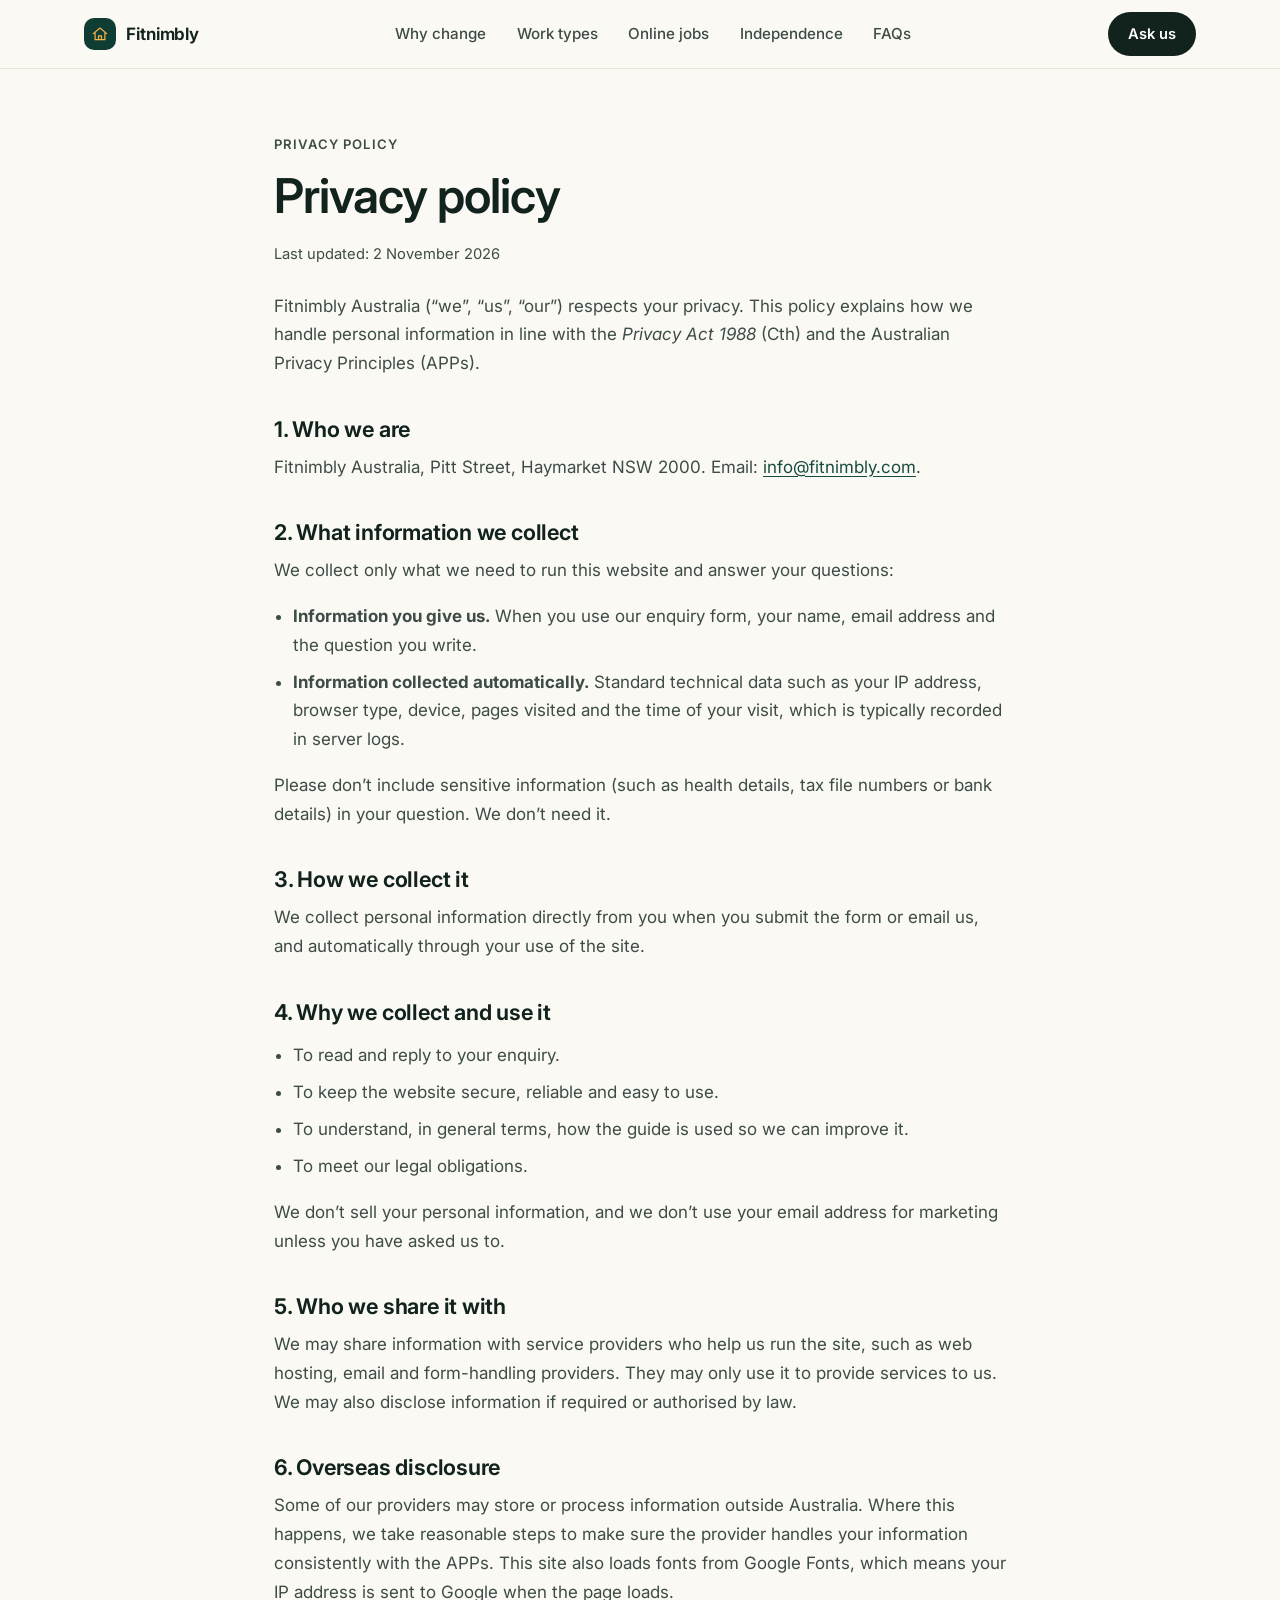
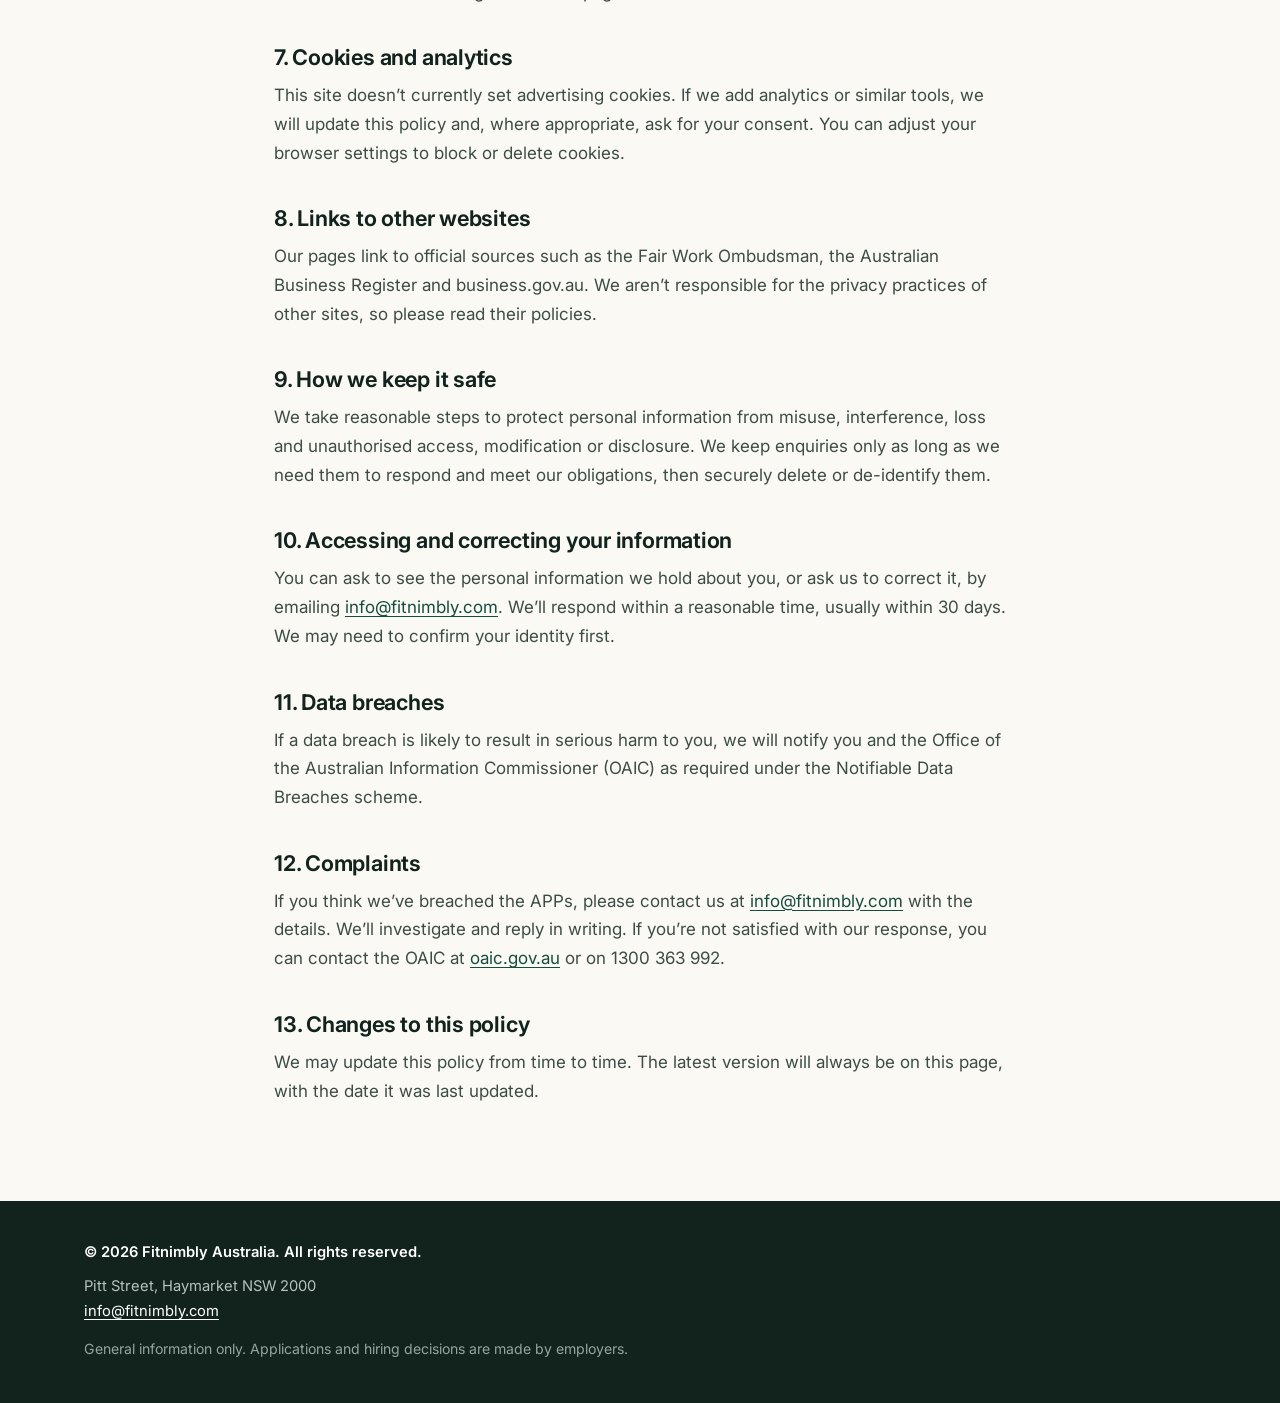
==== privacy-policy/index.html @ 5c1d7741 "XM AUS1.0: fitnimbly.com Co-authored-by: Cursor <cursoragent@cursor.com>" ====
<!DOCTYPE html>
<html lang="en-AU">
<head>
  <meta charset="utf-8">
  <meta name="viewport" content="width=device-width, initial-scale=1">
  <title>Privacy policy | Fitnimbly Australia</title>
  <meta name="description" content="How Fitnimbly Australia collects, uses and protects personal information under the Privacy Act 1988 and the Australian Privacy Principles.">
  <link rel="preconnect" href="https://fonts.googleapis.com">
  <link rel="preconnect" href="https://fonts.gstatic.com" crossorigin>
  <link rel="stylesheet" href="https://fonts.googleapis.com/css2?family=Inter:wght@400;500;600;700&display=swap">
  <link rel="stylesheet" href="/styles.css">
</head>
<body>
  <svg width="0" height="0" style="position:absolute" aria-hidden="true" focusable="false">
    <defs>
      <symbol id="i-house" viewBox="0 0 24 24"><path d="M3 11.5 12 4l9 7.5M5.5 10v9.5h13V10M10 19.5v-5h4v5" fill="none" stroke="currentColor" stroke-width="1.6" stroke-linecap="round" stroke-linejoin="round"/></symbol>
      <symbol id="i-arrow" viewBox="0 0 24 24"><path d="M5 12h14M13 6l6 6-6 6" fill="none" stroke="currentColor" stroke-width="1.8" stroke-linecap="round" stroke-linejoin="round"/></symbol>
      <symbol id="i-check" viewBox="0 0 24 24"><path d="m5 12.5 4.5 4.5L19 7.5" fill="none" stroke="currentColor" stroke-width="2" stroke-linecap="round" stroke-linejoin="round"/></symbol>
    </defs>
  </svg>

  <a class="skip" href="#main">Skip to main content</a>

  <header class="site-header">
    <div class="wrap bar">
      <a class="brand" href="/#top">
        <span class="mark" aria-hidden="true"><svg class="ico"><use href="#i-house"/></svg></span>
        <span>Fitnimbly</span>
      </a>
      <nav aria-label="Guide sections">
        <ul>
          <li><a href="/#change">Why change</a></li>
          <li><a href="/#options">Work types</a></li>
          <li><a href="/#work">Online jobs</a></li>
          <li><a href="/#independence">Independence</a></li>
          <li><a href="/#faqs">FAQs</a></li>
        </ul>
      </nav>
      <a class="btn small-btn" href="/#ask">Ask us</a>
    </div>
  </header>

  <main id="main">
    <article class="page doc">
      <div class="narrow">
        <p class="kicker">Privacy policy</p>
        <h1>Privacy policy</h1>
        <p class="meta-line">Last updated: 2 November 2026</p>
        <p>Fitnimbly Australia (“we”, “us”, “our”) respects your privacy. This policy explains how we handle personal information in line with the <em>Privacy Act 1988</em> (Cth) and the Australian Privacy Principles (APPs).</p>

        <h2>1. Who we are</h2>
        <p>Fitnimbly Australia, Pitt Street, Haymarket NSW 2000. Email: <a href="mailto:info@fitnimbly.com">info@fitnimbly.com</a>.</p>

        <h2>2. What information we collect</h2>
        <p>We collect only what we need to run this website and answer your questions:</p>
        <ul>
          <li><strong>Information you give us.</strong> When you use our enquiry form, your name, email address and the question you write.</li>
          <li><strong>Information collected automatically.</strong> Standard technical data such as your IP address, browser type, device, pages visited and the time of your visit, which is typically recorded in server logs.</li>
        </ul>
        <p>Please don’t include sensitive information (such as health details, tax file numbers or bank details) in your question. We don’t need it.</p>

        <h2>3. How we collect it</h2>
        <p>We collect personal information directly from you when you submit the form or email us, and automatically through your use of the site.</p>

        <h2>4. Why we collect and use it</h2>
        <ul>
          <li>To read and reply to your enquiry.</li>
          <li>To keep the website secure, reliable and easy to use.</li>
          <li>To understand, in general terms, how the guide is used so we can improve it.</li>
          <li>To meet our legal obligations.</li>
        </ul>
        <p>We don’t sell your personal information, and we don’t use your email address for marketing unless you have asked us to.</p>

        <h2>5. Who we share it with</h2>
        <p>We may share information with service providers who help us run the site, such as web hosting, email and form-handling providers. They may only use it to provide services to us. We may also disclose information if required or authorised by law.</p>

        <h2>6. Overseas disclosure</h2>
        <p>Some of our providers may store or process information outside Australia. Where this happens, we take reasonable steps to make sure the provider handles your information consistently with the APPs. This site also loads fonts from Google Fonts, which means your IP address is sent to Google when the page loads.</p>

        <h2>7. Cookies and analytics</h2>
        <p>This site doesn’t currently set advertising cookies. If we add analytics or similar tools, we will update this policy and, where appropriate, ask for your consent. You can adjust your browser settings to block or delete cookies.</p>

        <h2>8. Links to other websites</h2>
        <p>Our pages link to official sources such as the Fair Work Ombudsman, the Australian Business Register and business.gov.au. We aren’t responsible for the privacy practices of other sites, so please read their policies.</p>

        <h2>9. How we keep it safe</h2>
        <p>We take reasonable steps to protect personal information from misuse, interference, loss and unauthorised access, modification or disclosure. We keep enquiries only as long as we need them to respond and meet our obligations, then securely delete or de-identify them.</p>

        <h2>10. Accessing and correcting your information</h2>
        <p>You can ask to see the personal information we hold about you, or ask us to correct it, by emailing <a href="mailto:info@fitnimbly.com">info@fitnimbly.com</a>. We’ll respond within a reasonable time, usually within 30 days. We may need to confirm your identity first.</p>

        <h2>11. Data breaches</h2>
        <p>If a data breach is likely to result in serious harm to you, we will notify you and the Office of the Australian Information Commissioner (OAIC) as required under the Notifiable Data Breaches scheme.</p>

        <h2>12. Complaints</h2>
        <p>If you think we’ve breached the APPs, please contact us at <a href="mailto:info@fitnimbly.com">info@fitnimbly.com</a> with the details. We’ll investigate and reply in writing. If you’re not satisfied with our response, you can contact the OAIC at <a href="https://www.oaic.gov.au/" rel="noopener">oaic.gov.au</a> or on 1300 363 992.</p>

        <h2>13. Changes to this policy</h2>
        <p>We may update this policy from time to time. The latest version will always be on this page, with the date it was last updated.</p>
      </div>
    </article>
  </main>

  <footer class="site-footer">
    <div class="wrap foot">
      <p class="copy">© 2026 Fitnimbly Australia. All rights reserved.</p>
      <address>
        <span>Pitt Street, Haymarket NSW 2000</span><br>
        <a href="mailto:info@fitnimbly.com">info@fitnimbly.com</a>
      </address>
      <p class="disclaimer">General information only. Applications and hiring decisions are made by employers.</p>
    </div>
  </footer>
</body>
</html>
---- styles.css ----
:root {
  --ink: #12231e;
  --ink-2: #3d4c46;
  --muted: #62706a;
  --bg: #fbf9f4;
  --alt: #f3efe6;
  --card: #ffffff;
  --line: #e7e1d3;
  --forest: #0f3d33;
  --forest-2: #164c40;
  --mint: #dcebe1;
  --sand: #f1e6cf;
  --amber: #f4b24a;
  --amber-ink: #5c3b00;
  --clay: #c8532f;
  --focus: #0b57d0;
  --r: 22px;
  --sans: "Inter", system-ui, -apple-system, "Segoe UI", Roboto, Arial, sans-serif;
  --serif: "Instrument Serif", Georgia, serif;
}

* { box-sizing: border-box; }
html { scroll-behavior: smooth; scroll-padding-top: 88px; }
body { margin: 0; font-family: var(--sans); font-size: 1.0625rem; line-height: 1.65; color: var(--ink-2); background: var(--bg); -webkit-font-smoothing: antialiased; }
h1, h2, h3, h4 { margin: 0 0 .6rem; color: var(--ink); line-height: 1.15; letter-spacing: -.02em; font-weight: 650; }
h1 { font-size: clamp(2.5rem, 5.4vw, 4.1rem); letter-spacing: -.035em; font-weight: 600; }
h1 em { font-style: normal; color: var(--forest-2); }
h2 { font-size: clamp(1.9rem, 3.4vw, 2.7rem); letter-spacing: -.03em; }
h3 { font-size: 1.15rem; }
h4 { font-size: .95rem; }
p { margin: 0 0 1rem; }
a { color: var(--forest-2); text-underline-offset: 3px; }
a:hover { color: var(--forest); }
:focus-visible { outline: 3px solid var(--focus); outline-offset: 3px; border-radius: 6px; }

.wrap { max-width: 1160px; margin: 0 auto; padding: 0 1.5rem; }
section { padding: 6rem 0; }
section.alt { background: var(--alt); }
.small { font-size: .95rem; color: var(--muted); }
.ico { width: 1.2em; height: 1.2em; flex: none; vertical-align: -.2em; }
.kicker { font-size: .82rem; font-weight: 600; letter-spacing: .08em; text-transform: uppercase; color: var(--clay); margin-bottom: .8rem; }
.section-lead { font-size: 1.15rem; color: var(--muted); max-width: 62ch; margin-bottom: 2.6rem; }
.sub-h { margin: 3rem 0 .8rem; font-size: 1.35rem; }

.skip { position: absolute; left: -999px; top: 0; background: #fff; padding: .6rem 1rem; z-index: 50; }
.skip:focus { left: 0; }

.site-header { position: sticky; top: 0; z-index: 40; background: rgba(251,249,244,.85); backdrop-filter: saturate(1.4) blur(12px); border-bottom: 1px solid rgba(231,225,211,.8); }
.bar { display: flex; align-items: center; justify-content: space-between; gap: 1.5rem; min-height: 68px; }
.brand { display: flex; align-items: center; gap: .65rem; font-weight: 650; color: var(--ink); text-decoration: none; letter-spacing: -.01em; }
.mark { display: grid; place-items: center; width: 32px; height: 32px; border-radius: 10px; background: var(--forest); color: var(--amber); }
.mark .ico { width: 18px; height: 18px; }
nav ul { display: flex; gap: .3rem; list-style: none; margin: 0; padding: 0; }
nav a { display: block; color: var(--ink-2); text-decoration: none; font-size: .95rem; font-weight: 500; padding: .45rem .8rem; border-radius: 999px; }
nav a:hover { background: rgba(15,61,51,.07); color: var(--ink); }

.btn { display: inline-flex; align-items: center; gap: .55rem; font: inherit; font-weight: 600; font-size: 1rem; padding: .85rem 1.5rem; border-radius: 999px; text-decoration: none; cursor: pointer; border: 1.5px solid transparent; min-height: 48px; transition: transform .15s ease, background .15s ease, border-color .15s ease; }
.btn:hover { transform: translateY(-1px); }
.btn.primary { background: var(--forest); color: #fff; }
.btn.primary:hover { background: var(--forest-2); color: #fff; }
.btn.ghost { background: transparent; color: var(--ink); border-color: #c8c2b2; }
.btn.ghost:hover { border-color: var(--ink); }
.small-btn { background: var(--ink); color: #fff; padding: .55rem 1.2rem; min-height: 40px; font-size: .92rem; }
.small-btn:hover { background: #000; color: #fff; }

.hero { padding: 5rem 0 5.5rem; position: relative; overflow: hidden; background: radial-gradient(900px 500px at 88% -10%, #f9e2b6 0, transparent 60%), radial-gradient(700px 500px at -5% 100%, #d7e9dd 0, transparent 60%), var(--bg); }
.hero-grid { display: grid; grid-template-columns: 1.05fr 1fr; gap: 3.5rem; align-items: center; }
.eyebrow { display: inline-flex; align-items: center; gap: .55rem; font-size: .88rem; font-weight: 600; color: var(--forest-2); background: rgba(255,255,255,.75); border: 1px solid var(--line); padding: .35rem .9rem; border-radius: 999px; margin-bottom: 1.4rem; }
.dot { width: 8px; height: 8px; border-radius: 50%; background: var(--clay); }
.lead { font-size: 1.25rem; color: var(--ink); margin-top: 1.4rem; max-width: 36em; }
.sub { color: var(--muted); max-width: 36em; }
.actions { display: flex; flex-wrap: wrap; gap: .75rem; margin: 1.8rem 0 1.6rem; }
.audience { list-style: none; display: flex; flex-wrap: wrap; gap: .4rem 1.2rem; padding: 0; margin: 0; font-size: .92rem; color: var(--muted); }
.audience li::before { content: ""; display: inline-block; width: 6px; height: 6px; border-radius: 50%; background: var(--amber); margin-right: .5rem; vertical-align: middle; }

.hero-art { position: relative; padding: 1rem 0 2.5rem 1.5rem; }
.mock { background: #fff; border: 1px solid var(--line); border-radius: 20px; box-shadow: 0 30px 60px -20px rgba(15,61,51,.25), 0 6px 14px rgba(15,61,51,.06); overflow: hidden; transform: rotate(1.2deg); }
.mock-top { display: flex; align-items: center; gap: .4rem; padding: .75rem 1rem; background: #f6f3ec; border-bottom: 1px solid var(--line); }
.mock-top i { width: 10px; height: 10px; border-radius: 50%; background: #d9d2c0; }
.mock-top span { margin-left: .6rem; font-size: .78rem; color: var(--muted); background: #fff; border: 1px solid var(--line); border-radius: 999px; padding: .15rem .8rem; }
.mock-body { padding: 1.5rem; }
.ex { font-size: .72rem; font-weight: 700; text-transform: uppercase; letter-spacing: .08em; color: var(--clay); margin-bottom: .3rem; }
.mock-body h2 { font-size: 1.5rem; margin-bottom: .8rem; }
.tags { display: flex; flex-wrap: wrap; gap: .4rem; margin-bottom: 1rem; }
.tag-pill { display: inline-flex; align-items: center; gap: .35rem; font-size: .8rem; background: var(--alt); color: var(--ink-2); border-radius: 999px; padding: .25rem .7rem; }
.reqs { list-style: none; margin: 0 0 1.2rem; padding: 0; font-size: .92rem; }
.reqs li { display: flex; align-items: center; gap: .6rem; padding: .5rem 0; border-top: 1px solid var(--line); }
.pill { display: inline-block; font-size: .72rem; font-weight: 700; padding: .15rem .6rem; border-radius: 999px; letter-spacing: .02em; white-space: nowrap; }
.pill.must { background: #fbe0d4; color: #8a2f13; }
.pill.nice { background: var(--mint); color: var(--forest); }
.fake-btn { text-align: center; font-weight: 600; font-size: .92rem; background: var(--forest); color: #fff; padding: .7rem; border-radius: 999px; }

.float { position: absolute; background: #fff; border: 1px solid var(--line); border-radius: 16px; box-shadow: 0 18px 36px -12px rgba(15,61,51,.28); padding: .8rem 1rem; }
.f1 { left: 0; bottom: .2rem; display: flex; gap: .7rem; align-items: center; transform: rotate(-2deg); }
.f1 b { display: block; font-size: .92rem; color: var(--ink); line-height: 1.2; }
.f1 small { color: var(--muted); font-size: .78rem; }
.tick { display: grid; place-items: center; width: 34px; height: 34px; border-radius: 50%; background: var(--mint); color: var(--forest); }
.f2 { right: -.5rem; bottom: 0; width: 210px; transform: rotate(2deg); }
.f2 .mini { font-size: .72rem; text-transform: uppercase; letter-spacing: .08em; font-weight: 700; color: var(--muted); margin-bottom: .4rem; }
.f2 .line { display: flex; gap: 4px; height: 12px; margin-bottom: .4rem; }
.f2 .seg { border-radius: 99px; }
.f2 .seg.g { flex: 1; background: #e3ddcf; }
.f2 .seg.t { flex: 4; background: var(--forest); }
.f2 small { font-size: .75rem; color: var(--muted); }

.trust { padding: 0; background: var(--forest); color: #e8f1ec; }
.learn-grid { list-style: none; margin: 0; padding: 1.6rem 0; display: grid; grid-template-columns: repeat(4, 1fr); gap: 1.5rem; }
.learn-grid li { display: flex; gap: .8rem; align-items: center; font-size: .95rem; line-height: 1.4; }
.learn-grid .ico { width: 26px; height: 26px; color: var(--amber); }

.bento { display: grid; grid-template-columns: repeat(6, 1fr); gap: 1rem; }
.tile { background: var(--card); border: 1px solid var(--line); border-radius: var(--r); padding: 1.8rem; }
.tile p:last-child { margin-bottom: 0; }
.t-remote, .t-online, .t-flex { grid-column: span 2; }
.t-overlap { grid-column: span 4; display: grid; grid-template-columns: 240px 1fr; gap: 2rem; align-items: center; }
.t-hybrid { grid-column: span 2; background: var(--forest); border-color: var(--forest); color: #d6e6de; }
.t-hybrid h3 { color: #fff; }
.t-hybrid .small { color: #b5cdc2; }
.t-hybrid strong { color: #fff; }
.badge { display: inline-grid; place-items: center; width: 46px; height: 46px; border-radius: 14px; margin-bottom: 1.1rem; }
.badge .ico { width: 24px; height: 24px; }
.t-remote .badge { background: var(--mint); color: var(--forest); }
.t-online .badge { background: #fbe0d4; color: #8a2f13; }
.t-flex .badge { background: var(--sand); color: var(--amber-ink); }

.venn { margin: 0; }
.venn svg { width: 100%; height: auto; display: block; }
.venn circle { stroke-width: 1.5; fill-opacity: .55; }
.venn .c1 { fill: #9fd0b4; stroke: #4c9a74; }
.venn .c2 { fill: #f6b9a0; stroke: #d27a58; }
.venn .c3 { fill: #f7d58f; stroke: #c99a2e; }
.vt { font-size: 13px; font-weight: 700; fill: var(--ink); font-family: var(--sans); }
.vc { font-size: 11px; font-weight: 700; fill: var(--ink); font-family: var(--sans); }

.days { display: grid; grid-template-columns: repeat(5, 1fr); gap: .4rem; margin: 1rem 0; }
.day { display: flex; flex-direction: column; align-items: center; padding: .6rem .1rem; border-radius: 12px; font-size: .78rem; font-weight: 600; }
.day b { font-size: .72rem; opacity: .85; }
.day.home { background: var(--amber); color: var(--amber-ink); }
.day.office { background: rgba(255,255,255,.12); color: #e8f1ec; }

.next { display: flex; gap: 1rem; align-items: baseline; flex-wrap: wrap; margin: 2.4rem 0 0; padding: 1rem 1.3rem; background: #fff; border: 1px solid var(--line); border-left: 4px solid var(--clay); border-radius: 14px; color: var(--ink); }
section.alt .next { background: #fff; }
.next span { font-size: .75rem; font-weight: 700; text-transform: uppercase; letter-spacing: .08em; color: var(--clay); }

.explorer { display: grid; grid-template-columns: 260px 1fr; gap: 1.2rem; align-items: start; }
.tablist { display: flex; flex-direction: column; gap: .35rem; }
.tab { display: flex; align-items: center; gap: .7rem; width: 100%; text-align: left; font: inherit; font-weight: 550; font-size: .98rem; padding: .85rem 1rem; border-radius: 14px; border: 1px solid transparent; background: transparent; color: var(--ink-2); cursor: pointer; transition: background .15s ease; }
.tab:hover { background: rgba(255,255,255,.7); }
.tab[aria-selected="true"] { background: #fff; border-color: var(--line); color: var(--ink); font-weight: 650; }
.tab .ico { color: var(--forest-2); width: 22px; height: 22px; }
.panels { background: #fff; border: 1px solid var(--line); border-radius: var(--r); padding: 2rem; min-height: 100%; }
.panel h3 { font-size: 1.6rem; margin-bottom: 1.4rem; }
.trio { display: grid; grid-template-columns: repeat(3, 1fr); gap: 1.5rem; }
.trio h4 { font-size: .78rem; text-transform: uppercase; letter-spacing: .08em; color: var(--forest-2); margin-bottom: .4rem; }
.trio p { font-size: 1rem; margin: 0; }
.js .panel[hidden] { display: none; }
html:not(.js) .panel + .panel { margin-top: 2rem; padding-top: 2rem; border-top: 1px solid var(--line); }
html:not(.js) .tablist { display: none; }
html:not(.js) .explorer { grid-template-columns: 1fr; }

.scenario { display: flex; gap: 1.4rem; align-items: flex-start; margin: 2rem 0 0; padding: 1.8rem; border-radius: var(--r); background: var(--sand); }
.scenario .mono { display: grid; place-items: center; width: 56px; height: 56px; border-radius: 50%; background: var(--forest); color: var(--amber); font-family: var(--serif); font-size: 1.8rem; flex: none; }
.scenario .mono.b { background: var(--clay); color: #fff; }
.scenario .ex { color: var(--amber-ink); }
.scenario p:last-child { margin-bottom: 0; }

.translate { display: grid; gap: .7rem; margin: 1rem 0; }
.pair { display: grid; grid-template-columns: 1fr 28px 1.4fr; gap: 1rem; align-items: center; }
.pair .from { background: var(--sand); color: var(--amber-ink); border-radius: 14px; padding: .85rem 1.1rem; font-weight: 600; font-size: .98rem; }
.pair .to { background: #fff; border: 1px solid var(--line); border-radius: 14px; padding: .85rem 1.1rem; color: var(--ink); }
.pair .arrow { color: var(--clay); width: 24px; height: 24px; }

.grid4 { display: grid; grid-template-columns: repeat(4, 1fr); gap: 1rem; margin: 2.4rem 0; }
.grid3 { display: grid; grid-template-columns: repeat(3, 1fr); gap: 1rem; }
.mini-card { background: #fff; border: 1px solid var(--line); border-radius: var(--r); padding: 1.5rem; }
.mini-card h3 { font-size: 1.05rem; }
.mini-card p { font-size: .98rem; margin: 0; }
.ib { display: inline-grid; place-items: center; width: 42px; height: 42px; border-radius: 12px; background: var(--mint); color: var(--forest); margin-bottom: 1rem; }
.mini-card a { font-weight: 600; }

.equip { display: grid; grid-template-columns: 1.3fr 1fr; gap: 2rem; align-items: center; background: var(--forest); color: #d6e6de; border-radius: var(--r); padding: 2rem; }
.equip h3 { color: #fff; }
.equip p { margin: 0; }
.equip-list { list-style: none; margin: 0; padding: 0; display: grid; grid-template-columns: 1fr 1fr; gap: .6rem; }
.equip-list li { display: flex; align-items: center; gap: .6rem; background: rgba(255,255,255,.08); border: 1px solid rgba(255,255,255,.12); border-radius: 14px; padding: .8rem 1rem; font-size: .95rem; font-weight: 550; color: #fff; }
.equip-list .ico { color: var(--amber); }

.two-col { display: grid; grid-template-columns: 1fr 1fr; gap: 1rem; margin: 1.2rem 0; }
.col { border-radius: var(--r); padding: 1.6rem; background: #fff; border: 1px solid var(--line); }
.col h4 { margin-bottom: .8rem; }
.col ul { margin: 0; padding-left: 1.1rem; }
.col li { margin-bottom: .45rem; }

.planner { margin: 0 0 1.2rem; background: #fff; border: 1px solid var(--line); border-radius: var(--r); padding: 1.6rem; }
.planner figcaption { display: flex; justify-content: space-between; gap: 1rem; flex-wrap: wrap; margin-bottom: 1rem; }
.planner figcaption span { font-weight: 650; color: var(--ink); }
.planner figcaption em { font-style: normal; color: var(--muted); font-size: .9rem; }
.pgrid { display: grid; grid-template-columns: repeat(5, 1fr); gap: .6rem; }
.pcol { display: flex; flex-direction: column; gap: .4rem; }
.pcol b { text-align: center; font-size: .82rem; color: var(--muted); text-transform: uppercase; letter-spacing: .06em; }
.blk { display: block; border-radius: 12px; padding: .5rem .5rem; font-size: .8rem; line-height: 1.3; text-align: center; }
.blk.work { background: var(--forest); color: #fff; padding: 1.3rem .5rem; font-weight: 600; }
.blk.call { background: var(--amber); color: var(--amber-ink); font-weight: 650; }
.blk.pause { background: #efe9dc; color: var(--muted); }
.blk.free { background: var(--mint); color: var(--forest); padding: 2rem .5rem; font-weight: 650; }
.legend { display: flex; flex-wrap: wrap; align-items: center; gap: .4rem .6rem; font-size: .85rem; color: var(--muted); margin: 1.2rem 0 0; }
.key { width: .8rem; height: .8rem; border-radius: 4px; display: inline-block; margin-left: .8rem; }
.key:first-child { margin-left: 0; }
.key.work { background: var(--forest); } .key.call { background: var(--amber); } .key.pause { background: #e3ddcf; }

.checklist { background: #fff; border: 1px solid var(--line); border-radius: var(--r); padding: 2rem; margin-bottom: 1.2rem; }
.progress-wrap { margin-bottom: 1.6rem; }
.progress { font-weight: 650; color: var(--ink); margin: 0 0 .5rem; font-size: .95rem; }
.bar-track { height: 8px; background: var(--alt); border-radius: 999px; overflow: hidden; }
.bar-fill { height: 100%; width: 0; background: var(--clay); border-radius: 999px; transition: width .3s ease; }
.check-grid { display: grid; grid-template-columns: 1fr 1fr; gap: 1.6rem 3rem; }
fieldset { border: 0; padding: 0; margin: 0; }
legend { display: flex; align-items: center; gap: .7rem; font-weight: 650; color: var(--ink); margin-bottom: .5rem; padding: 0; }
.num { display: inline-grid; place-items: center; width: 1.7rem; height: 1.7rem; border-radius: 50%; background: var(--sand); color: var(--amber-ink); font-size: .8rem; font-weight: 700; }
.checklist label { display: flex; gap: .8rem; align-items: flex-start; padding: .5rem 0; cursor: pointer; font-size: .98rem; line-height: 1.5; }
.checklist input { appearance: none; -webkit-appearance: none; width: 1.3rem; height: 1.3rem; flex: none; margin-top: .15rem; border: 1.5px solid #a9a391; border-radius: 7px; background: #fff; display: grid; place-items: center; cursor: pointer; }
.checklist input:checked { background: var(--forest); border-color: var(--forest); }
.checklist input:checked::after { content: ""; width: .35rem; height: .65rem; border: solid #fff; border-width: 0 2.5px 2.5px 0; transform: rotate(45deg) translate(-1px, -1px); }
.checklist input:checked + span { color: var(--muted); }
.note { display: flex; gap: .8rem; align-items: flex-start; background: var(--sand); border-radius: 16px; padding: 1.1rem 1.3rem; color: var(--ink); margin: 0; }
.note .ico { width: 24px; height: 24px; color: var(--amber-ink); margin-top: .1rem; }

section.dark { background: var(--forest); color: #cfe0d7; }
section.dark h2 { color: #fff; }
section.dark .kicker { color: var(--amber); }
section.dark .section-lead, section.dark .small { color: #a9c4b8; }
section.dark a { color: #fff; }
.links { list-style: none; padding: 0; margin: 0 0 1.6rem; display: grid; grid-template-columns: repeat(3, 1fr); gap: 1rem; }
.links a { display: block; height: 100%; background: rgba(255,255,255,.06); border: 1px solid rgba(255,255,255,.14); border-radius: var(--r); padding: 1.4rem; text-decoration: none; transition: background .15s ease, transform .15s ease; }
.links a:hover { background: rgba(255,255,255,.12); transform: translateY(-2px); }
.ln { display: flex; justify-content: space-between; align-items: center; gap: .6rem; font-weight: 650; color: #fff; font-size: 1.05rem; margin-bottom: .4rem; }
.ln .ico { color: var(--amber); }
.links small { display: block; color: #b8d0c4; font-size: .93rem; line-height: 1.5; }

.faq-grid { display: grid; grid-template-columns: .9fr 1.3fr; gap: 4rem; align-items: start; }
.acc details { border-bottom: 1px solid var(--line); }
.acc details:first-child { border-top: 1px solid var(--line); }
.acc summary { list-style: none; cursor: pointer; display: flex; justify-content: space-between; align-items: center; gap: 1rem; font-weight: 600; color: var(--ink); padding: 1.2rem 0; font-size: 1.05rem; }
.acc summary::-webkit-details-marker { display: none; }
.acc summary::after { content: "+"; display: grid; place-items: center; width: 30px; height: 30px; border-radius: 50%; background: var(--alt); font-size: 1.3rem; line-height: 1; font-weight: 400; color: var(--forest); flex: none; transition: transform .2s ease; }
.acc details[open] summary::after { content: "–"; background: var(--forest); color: #fff; }
.acc p { padding-bottom: 1.2rem; margin: 0; color: var(--muted); }

.ask-grid { display: grid; grid-template-columns: .9fr 1.1fr; gap: 4rem; align-items: start; }
.enquiry { background: #fff; border: 1px solid var(--line); border-radius: var(--r); padding: 2rem; }
.field { margin-bottom: 1.2rem; }
.field label { display: block; font-weight: 600; font-size: .95rem; color: var(--ink); margin-bottom: .35rem; }
input[type="text"], input[type="email"], select, textarea { width: 100%; font: inherit; padding: .8rem 1rem; border: 1.5px solid #bdb7a6; border-radius: 12px; background: #fff; color: var(--ink); transition: border-color .15s ease; }
input[type="text"]:hover, input[type="email"]:hover, select:hover, textarea:hover { border-color: #8d8775; }
.field.invalid input, .field.invalid select, .field.invalid textarea { border-color: #b3261e; }
.error { color: #b3261e; font-size: .92rem; margin: .35rem 0 0; }
.confirm { background: var(--mint); border-radius: 12px; padding: 1rem 1.2rem; margin: 1.2rem 0 0; font-weight: 600; color: var(--forest); }

.about-grid { display: grid; grid-template-columns: .9fr 1.3fr; gap: 4rem; }
.meta { display: flex; flex-wrap: wrap; align-items: center; gap: .6rem; font-size: .95rem; color: var(--muted); }

.site-footer { background: var(--ink); color: #b5c2bb; padding: 2.4rem 0; font-size: .92rem; }
.site-footer a { color: #fff; }
.site-footer p { margin: 0 0 .3rem; }
.page { padding: 4rem 0 5rem; }
.narrow { max-width: 780px; margin: 0 auto; padding: 0 1.5rem; }

@media (max-width: 1020px) {
  .hero-grid, .faq-grid, .ask-grid, .about-grid, .equip { grid-template-columns: 1fr; gap: 2.5rem; }
  .learn-grid { grid-template-columns: 1fr 1fr; }
  .bento { grid-template-columns: 1fr 1fr; }
  .t-remote, .t-online, .t-flex, .t-hybrid { grid-column: span 1; }
  .t-overlap { grid-column: span 2; }
  .grid4 { grid-template-columns: 1fr 1fr; }
  .grid3, .links { grid-template-columns: 1fr 1fr; }
  .explorer { grid-template-columns: 1fr; }
  .tablist { flex-direction: row; overflow-x: auto; padding-bottom: .3rem; }
  .tab { width: auto; white-space: nowrap; }
}
@media (max-width: 680px) {
  section { padding: 4rem 0; }
  .hero { padding: 3rem 0 4rem; }
  .hero-art { padding: 0 0 3rem; }
  .f1 { left: 0; bottom: 3.6rem; }
  .f2 { right: 0; width: 180px; }
  .bento, .grid4, .grid3, .links, .two-col, .check-grid, .learn-grid, .trio { grid-template-columns: 1fr; }
  .t-overlap { grid-column: span 1; grid-template-columns: 1fr; }
  .t-overlap .venn { max-width: 240px; }
  .pair { grid-template-columns: 1fr; gap: .4rem; }
  .pair .arrow { transform: rotate(90deg); margin-left: .8rem; }
  .scenario { flex-direction: column; }
  .pgrid { gap: .25rem; }
  .blk { font-size: .66rem; padding: .35rem .15rem; }
  .panels, .enquiry, .checklist { padding: 1.3rem; }
}
@media (prefers-reduced-motion: reduce) { html { scroll-behavior: auto; } * { transition: none !important; } }

.three { background: #fff; border: 1px solid var(--line); border-radius: 24px; padding: 1.6rem; box-shadow: 0 30px 60px -24px rgba(15,61,51,.25), 0 6px 14px rgba(15,61,51,.06); transform: rotate(1deg); }
.three .row { display: grid; grid-template-columns: 46px 1fr; gap: .2rem 1rem; align-items: center; padding: 1rem 0; border-top: 1px solid var(--line); }
.three .ex { margin-bottom: .8rem; }
.three .row:first-child { border-top: 0; padding-top: .2rem; }
.three .row b { display: block; color: var(--ink); font-size: 1.15rem; line-height: 1.2; }
.three .row small { color: var(--muted); font-size: .85rem; }
.three .ans { grid-column: 2; font-size: .92rem; color: var(--ink); background: var(--alt); border-radius: 999px; padding: .25rem .8rem; justify-self: start; }
.three .badge { margin: 0; }
.three .r1 .badge { background: var(--mint); color: var(--forest); }
.three .r2 .badge { background: #fbe0d4; color: #8a2f13; }
.three .r3 .badge { background: var(--sand); color: var(--amber-ink); }
.f2 .seg.h { flex: 1; background: var(--amber); }
.f2 .seg.o { flex: 1; background: var(--forest); }

.table-wrap { overflow-x: auto; border: 1px solid var(--line); border-radius: var(--r); background: #fff; }
table.compare { width: 100%; border-collapse: collapse; min-width: 720px; font-size: .98rem; }
table.compare th, table.compare td { text-align: left; padding: 1rem 1.2rem; border-bottom: 1px solid var(--line); vertical-align: top; }
table.compare thead th { font-size: .75rem; text-transform: uppercase; letter-spacing: .08em; color: var(--muted); background: #faf7f0; }
table.compare tbody tr:last-child th, table.compare tbody tr:last-child td { border-bottom: 0; }
table.compare tbody th { color: var(--ink); white-space: nowrap; font-weight: 650; }
.dotk { display: inline-block; width: .65rem; height: .65rem; border-radius: 50%; margin-right: .6rem; }
.dotk.remote { background: #4c9a74; } .dotk.online { background: #d27a58; } .dotk.flex { background: #c99a2e; } .dotk.hybrid { background: var(--forest); }
.sr { position: absolute; width: 1px; height: 1px; overflow: hidden; clip: rect(0 0 0 0); }
.types { font-size: .92rem; color: var(--muted); margin: -.8rem 0 1.4rem; }
.types b { color: var(--forest-2); font-weight: 650; }
@media (max-width: 680px) { .three { transform: none; } }

.goals { list-style: none; margin: 0; padding: 0; display: grid; gap: .7rem; }
.goals li { display: grid; grid-template-columns: 1fr 28px 1.5fr; gap: 1rem; align-items: center; }
.goals .g { background: var(--sand); color: var(--amber-ink); border-radius: 14px; padding: .95rem 1.2rem; font-weight: 650; }
.goals .a { background: #fff; border: 1px solid var(--line); border-radius: 14px; padding: .95rem 1.2rem; color: var(--ink); }
.goals .arrow { color: var(--clay); width: 24px; height: 24px; }
.group-h { margin: 2.2rem 0 1rem; }
.group-h:first-of-type { margin-top: 0; }
.opts { display: grid; grid-template-columns: repeat(2, 1fr); gap: 1rem; }
.opt { background: #fff; border: 1px solid var(--line); border-radius: var(--r); padding: 1.8rem; display: flex; flex-direction: column; }
.opt .badge { background: var(--mint); color: var(--forest); }
.opt h3 { font-size: 1.3rem; }
.opt p { margin-bottom: .8rem; }
.opt .worth { margin: auto 0 0; padding-top: .9rem; border-top: 1px solid var(--line); font-size: .95rem; color: var(--muted); }
.opt .worth a { font-weight: 600; }
table.compare.two { min-width: 0; }
table.compare.two thead th:first-child, table.compare.two tbody th { width: 34%; white-space: normal; }
.small.tight { margin: .9rem 0 1.2rem; }
.tight-top { margin-top: 0; }
.start-grid { display: grid; grid-template-columns: 1fr 1fr; gap: 4rem; align-items: start; }
.steps { list-style: none; counter-reset: s; margin: 1rem 0 1.4rem; padding: 0; display: grid; gap: .6rem; }
.steps li { counter-increment: s; display: flex; gap: .9rem; align-items: center; background: #fff; border: 1px solid var(--line); border-radius: 14px; padding: .85rem 1.1rem; color: var(--ink); font-weight: 550; }
.steps li::before { content: counter(s); display: grid; place-items: center; width: 1.9rem; height: 1.9rem; border-radius: 50%; background: var(--forest); color: #fff; font-size: .85rem; font-weight: 700; flex: none; }
.acc p + p { margin-top: -.6rem; }
@media (max-width: 1020px) { .opts, .start-grid { grid-template-columns: 1fr; } .start-grid { gap: 2rem; } }
@media (max-width: 680px) { .goals li { grid-template-columns: 1fr; gap: .4rem; } .goals .arrow { transform: rotate(90deg); margin-left: .8rem; } }

.site-footer .copy { font-weight: 600; color: #fff; margin-bottom: .6rem; }
.site-footer address { font-style: normal; line-height: 1.7; margin-bottom: .8rem; }
.site-footer .disclaimer { color: #93a59c; font-size: .88rem; }

.bar { display: flex; justify-content: space-between; gap: 1.5rem; }
.bar .small-btn { flex-shrink: 0; }
nav a[aria-current="true"] { background: rgba(15,61,51,.09); color: var(--ink); }
@media (max-width: 1020px) {
  .bar { gap: 1rem; }
  nav a { padding: .4rem .5rem; font-size: .9rem; }
  nav ul { gap: 0; }
}
@media (max-width: 860px) {
  .brand { font-size: .95rem; gap: .5rem; white-space: nowrap; }
  nav a { padding: .4rem .38rem; font-size: .84rem; }
  .small-btn { padding: .5rem 1rem; }
}
@media (max-width: 700px) {
  .bar { display: grid; grid-template-columns: 1fr auto; row-gap: 0; padding-top: .5rem; }
  nav { grid-column: 1 / -1; grid-row: 2; overflow-x: auto; margin: 0 -.2rem; padding-bottom: .5rem; scrollbar-width: none; }
  nav::-webkit-scrollbar { display: none; }
  nav ul { justify-content: flex-start; flex-wrap: nowrap; }
  nav a { white-space: nowrap; }
  html { scroll-padding-top: 124px; }
}

.doc h1 { font-size: clamp(2rem, 4.5vw, 3rem); line-height: 1.15; letter-spacing: -.02em; margin-bottom: 1.2rem; }
.doc h2 { font-size: 1.35rem; margin: 2.4rem 0 .7rem; letter-spacing: -.01em; }
.doc h3 { font-size: 1.05rem; margin-bottom: .4rem; }
.doc p, .doc li { color: var(--ink-2); line-height: 1.7; }
.doc ul { padding-left: 1.2rem; }
.doc li { margin-bottom: .5rem; }
.doc .meta-line { color: var(--ink-2); font-size: .92rem; margin-bottom: 1.5rem; }
.doc .vm { display: grid; grid-template-columns: 1fr 1fr; gap: 1rem; }
.doc .card { background: #fff; border: 1px solid var(--line); border-radius: var(--r); padding: 1.4rem; }
.doc .card p { margin: 0; }
.doc ul.ticks { list-style: none; padding: 0; }
.doc ul.ticks li { display: flex; gap: .8rem; align-items: flex-start; }
.doc ul.ticks .ico { flex: none; width: 1.3rem; height: 1.3rem; margin-top: .25rem; color: var(--forest-2); }
.thanks { padding: 6rem 0 7rem; }
.thanks .center { text-align: center; }
.thanks h1 { font-size: clamp(2rem, 5vw, 3.2rem); letter-spacing: -.02em; margin: 1.2rem 0 .8rem; }
.thanks .lead { max-width: 34rem; margin: 0 auto 2rem; }
.thanks .tick { display: inline-flex; width: 72px; height: 72px; border-radius: 50%; background: var(--mint); color: var(--forest); align-items: center; justify-content: center; }
.thanks .tick .ico { width: 34px; height: 34px; }
@media (max-width: 700px) { .doc .vm { grid-template-columns: 1fr; } }
.doc section { padding: 0; }
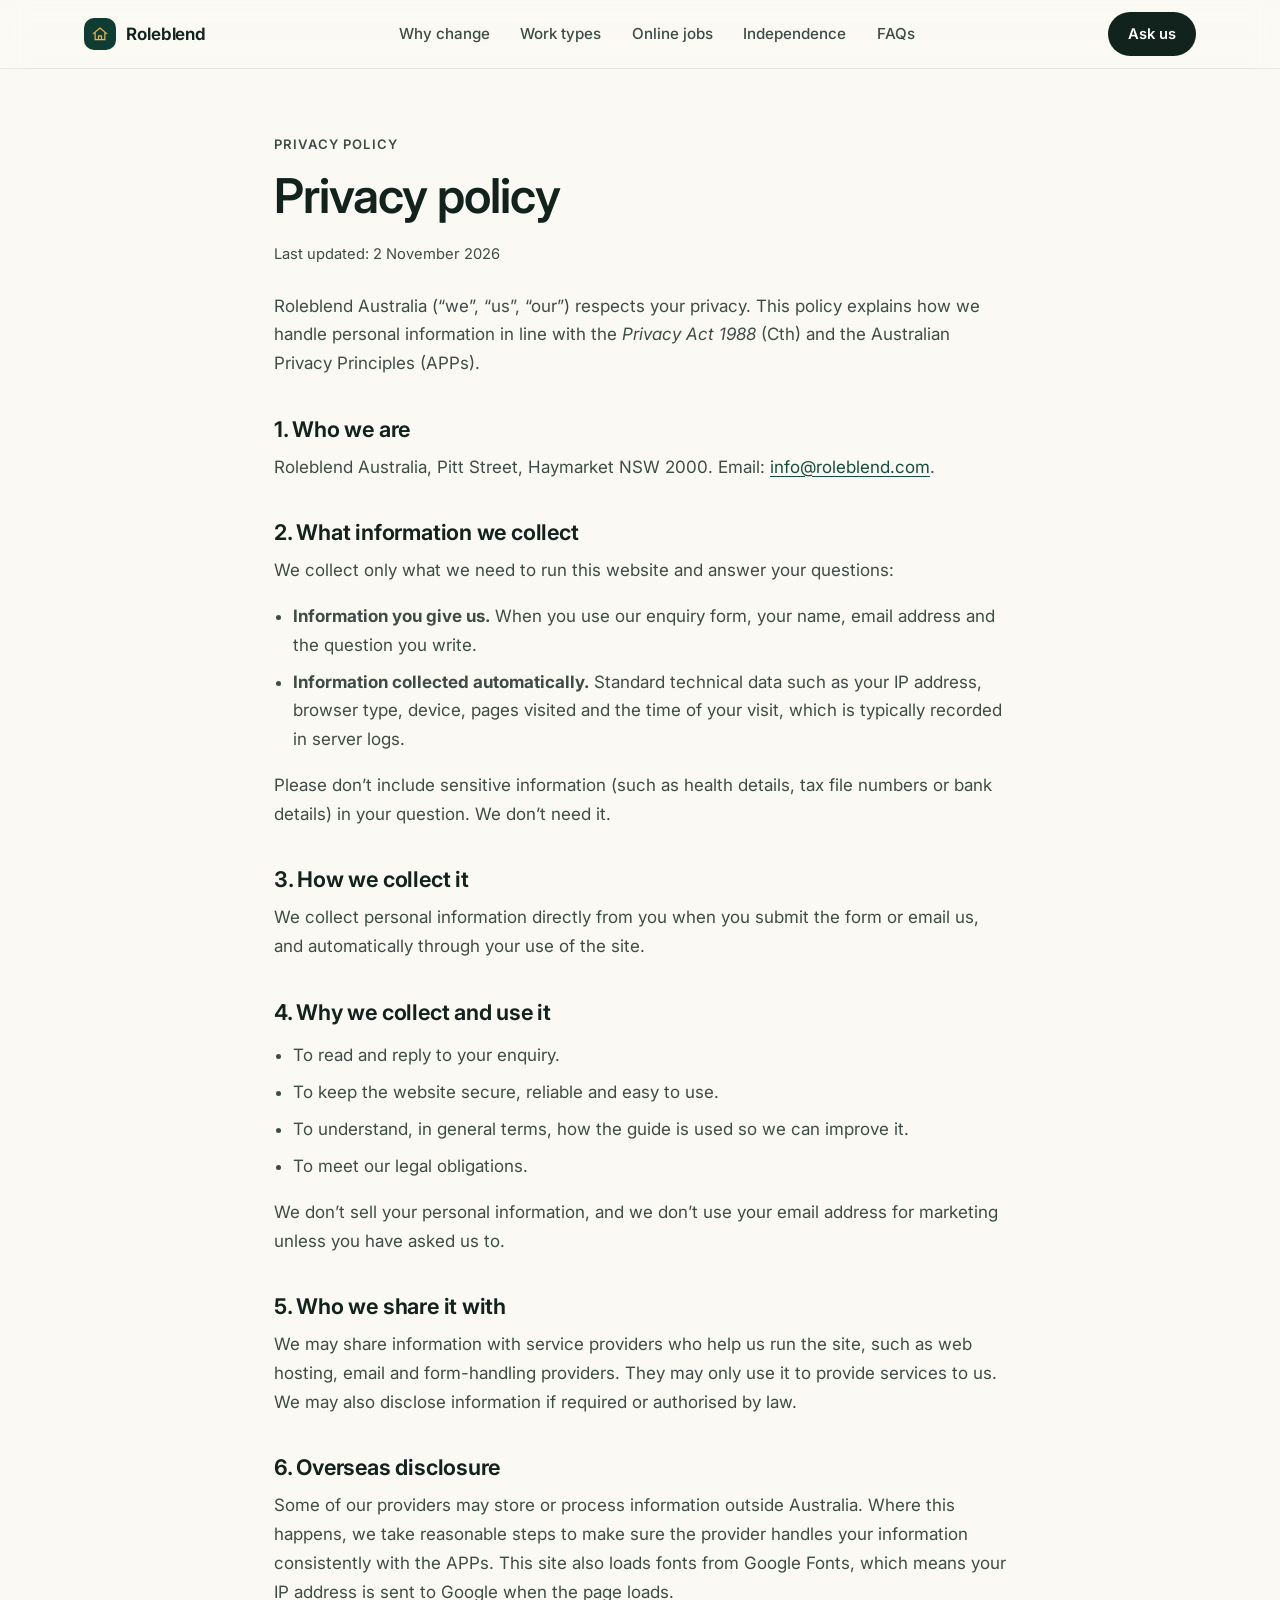
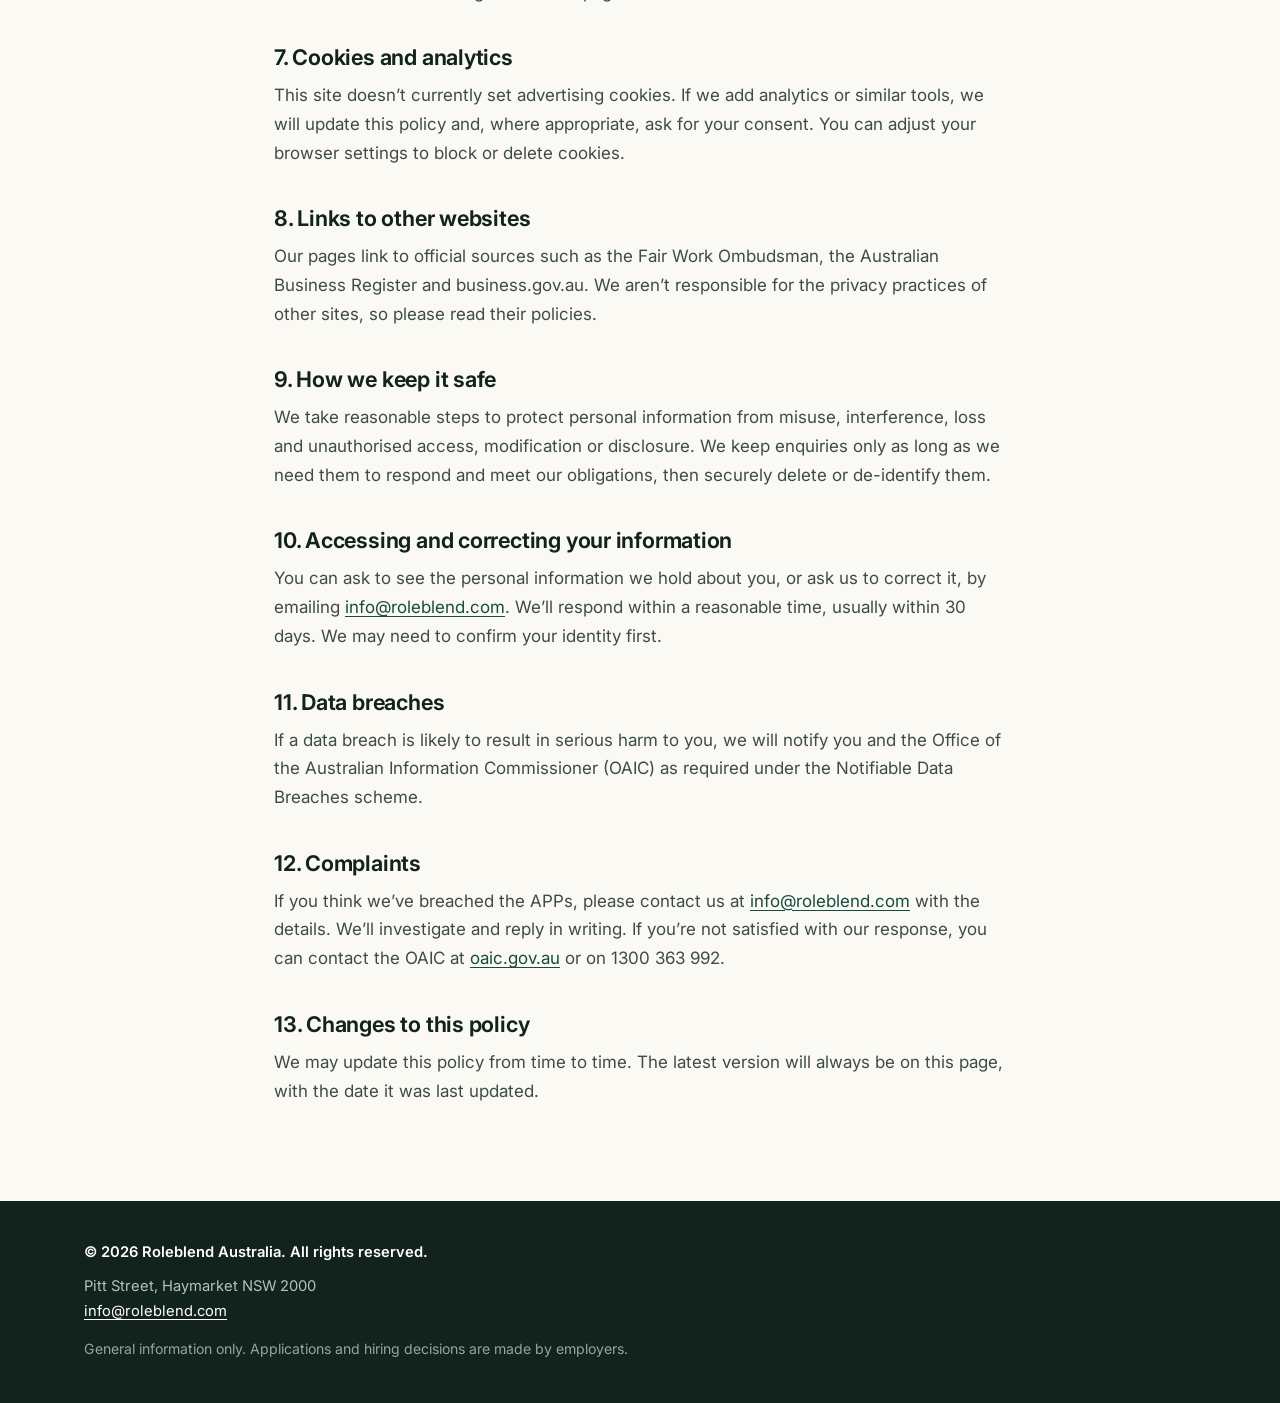
==== commit efcec05e: "XM AUS1.0: roleblend.com Co-authored-by: Cursor <cursoragent@cursor.com>" ====
--- a/privacy-policy/index.html
+++ b/privacy-policy/index.html
@@ -3,8 +3,8 @@
 <head>
   <meta charset="utf-8">
   <meta name="viewport" content="width=device-width, initial-scale=1">
-  <title>Privacy policy | Fitnimbly Australia</title>
-  <meta name="description" content="How Fitnimbly Australia collects, uses and protects personal information under the Privacy Act 1988 and the Australian Privacy Principles.">
+  <title>Privacy policy | Roleblend Australia</title>
+  <meta name="description" content="How Roleblend Australia collects, uses and protects personal information under the Privacy Act 1988 and the Australian Privacy Principles.">
   <link rel="preconnect" href="https://fonts.googleapis.com">
   <link rel="preconnect" href="https://fonts.gstatic.com" crossorigin>
   <link rel="stylesheet" href="https://fonts.googleapis.com/css2?family=Inter:wght@400;500;600;700&display=swap">
@@ -25,7 +25,7 @@
     <div class="wrap bar">
       <a class="brand" href="/#top">
         <span class="mark" aria-hidden="true"><svg class="ico"><use href="#i-house"/></svg></span>
-        <span>Fitnimbly</span>
+        <span>Roleblend</span>
       </a>
       <nav aria-label="Guide sections">
         <ul>
@@ -46,10 +46,10 @@
         <p class="kicker">Privacy policy</p>
         <h1>Privacy policy</h1>
         <p class="meta-line">Last updated: 2 November 2026</p>
-        <p>Fitnimbly Australia (“we”, “us”, “our”) respects your privacy. This policy explains how we handle personal information in line with the <em>Privacy Act 1988</em> (Cth) and the Australian Privacy Principles (APPs).</p>
+        <p>Roleblend Australia (“we”, “us”, “our”) respects your privacy. This policy explains how we handle personal information in line with the <em>Privacy Act 1988</em> (Cth) and the Australian Privacy Principles (APPs).</p>
 
         <h2>1. Who we are</h2>
-        <p>Fitnimbly Australia, Pitt Street, Haymarket NSW 2000. Email: <a href="mailto:info@fitnimbly.com">info@fitnimbly.com</a>.</p>
+        <p>Roleblend Australia, Pitt Street, Haymarket NSW 2000. Email: <a href="mailto:info@roleblend.com">info@roleblend.com</a>.</p>
 
         <h2>2. What information we collect</h2>
         <p>We collect only what we need to run this website and answer your questions:</p>
@@ -87,13 +87,13 @@
         <p>We take reasonable steps to protect personal information from misuse, interference, loss and unauthorised access, modification or disclosure. We keep enquiries only as long as we need them to respond and meet our obligations, then securely delete or de-identify them.</p>
 
         <h2>10. Accessing and correcting your information</h2>
-        <p>You can ask to see the personal information we hold about you, or ask us to correct it, by emailing <a href="mailto:info@fitnimbly.com">info@fitnimbly.com</a>. We’ll respond within a reasonable time, usually within 30 days. We may need to confirm your identity first.</p>
+        <p>You can ask to see the personal information we hold about you, or ask us to correct it, by emailing <a href="mailto:info@roleblend.com">info@roleblend.com</a>. We’ll respond within a reasonable time, usually within 30 days. We may need to confirm your identity first.</p>
 
         <h2>11. Data breaches</h2>
         <p>If a data breach is likely to result in serious harm to you, we will notify you and the Office of the Australian Information Commissioner (OAIC) as required under the Notifiable Data Breaches scheme.</p>
 
         <h2>12. Complaints</h2>
-        <p>If you think we’ve breached the APPs, please contact us at <a href="mailto:info@fitnimbly.com">info@fitnimbly.com</a> with the details. We’ll investigate and reply in writing. If you’re not satisfied with our response, you can contact the OAIC at <a href="https://www.oaic.gov.au/" rel="noopener">oaic.gov.au</a> or on 1300 363 992.</p>
+        <p>If you think we’ve breached the APPs, please contact us at <a href="mailto:info@roleblend.com">info@roleblend.com</a> with the details. We’ll investigate and reply in writing. If you’re not satisfied with our response, you can contact the OAIC at <a href="https://www.oaic.gov.au/" rel="noopener">oaic.gov.au</a> or on 1300 363 992.</p>
 
         <h2>13. Changes to this policy</h2>
         <p>We may update this policy from time to time. The latest version will always be on this page, with the date it was last updated.</p>
@@ -103,10 +103,10 @@
 
   <footer class="site-footer">
     <div class="wrap foot">
-      <p class="copy">© 2026 Fitnimbly Australia. All rights reserved.</p>
+      <p class="copy">© 2026 Roleblend Australia. All rights reserved.</p>
       <address>
         <span>Pitt Street, Haymarket NSW 2000</span><br>
-        <a href="mailto:info@fitnimbly.com">info@fitnimbly.com</a>
+        <a href="mailto:info@roleblend.com">info@roleblend.com</a>
       </address>
       <p class="disclaimer">General information only. Applications and hiring decisions are made by employers.</p>
     </div>
